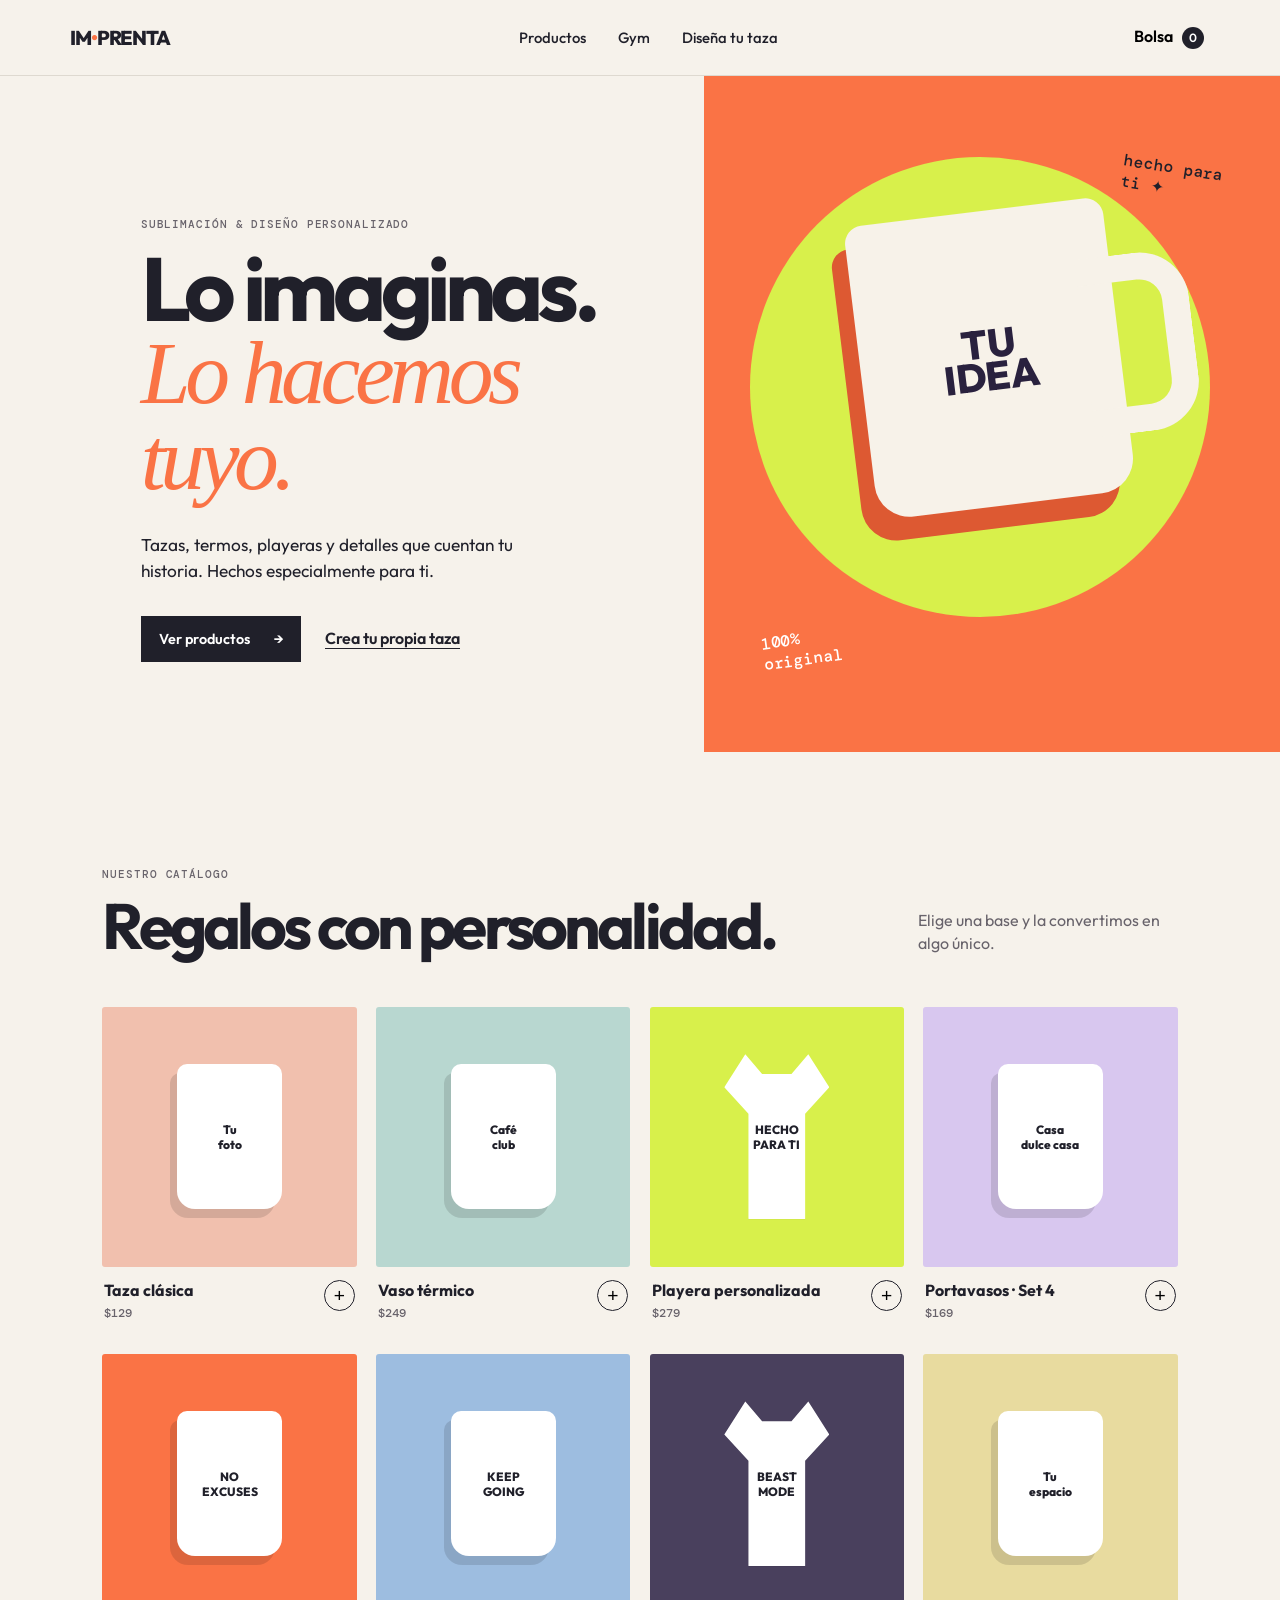
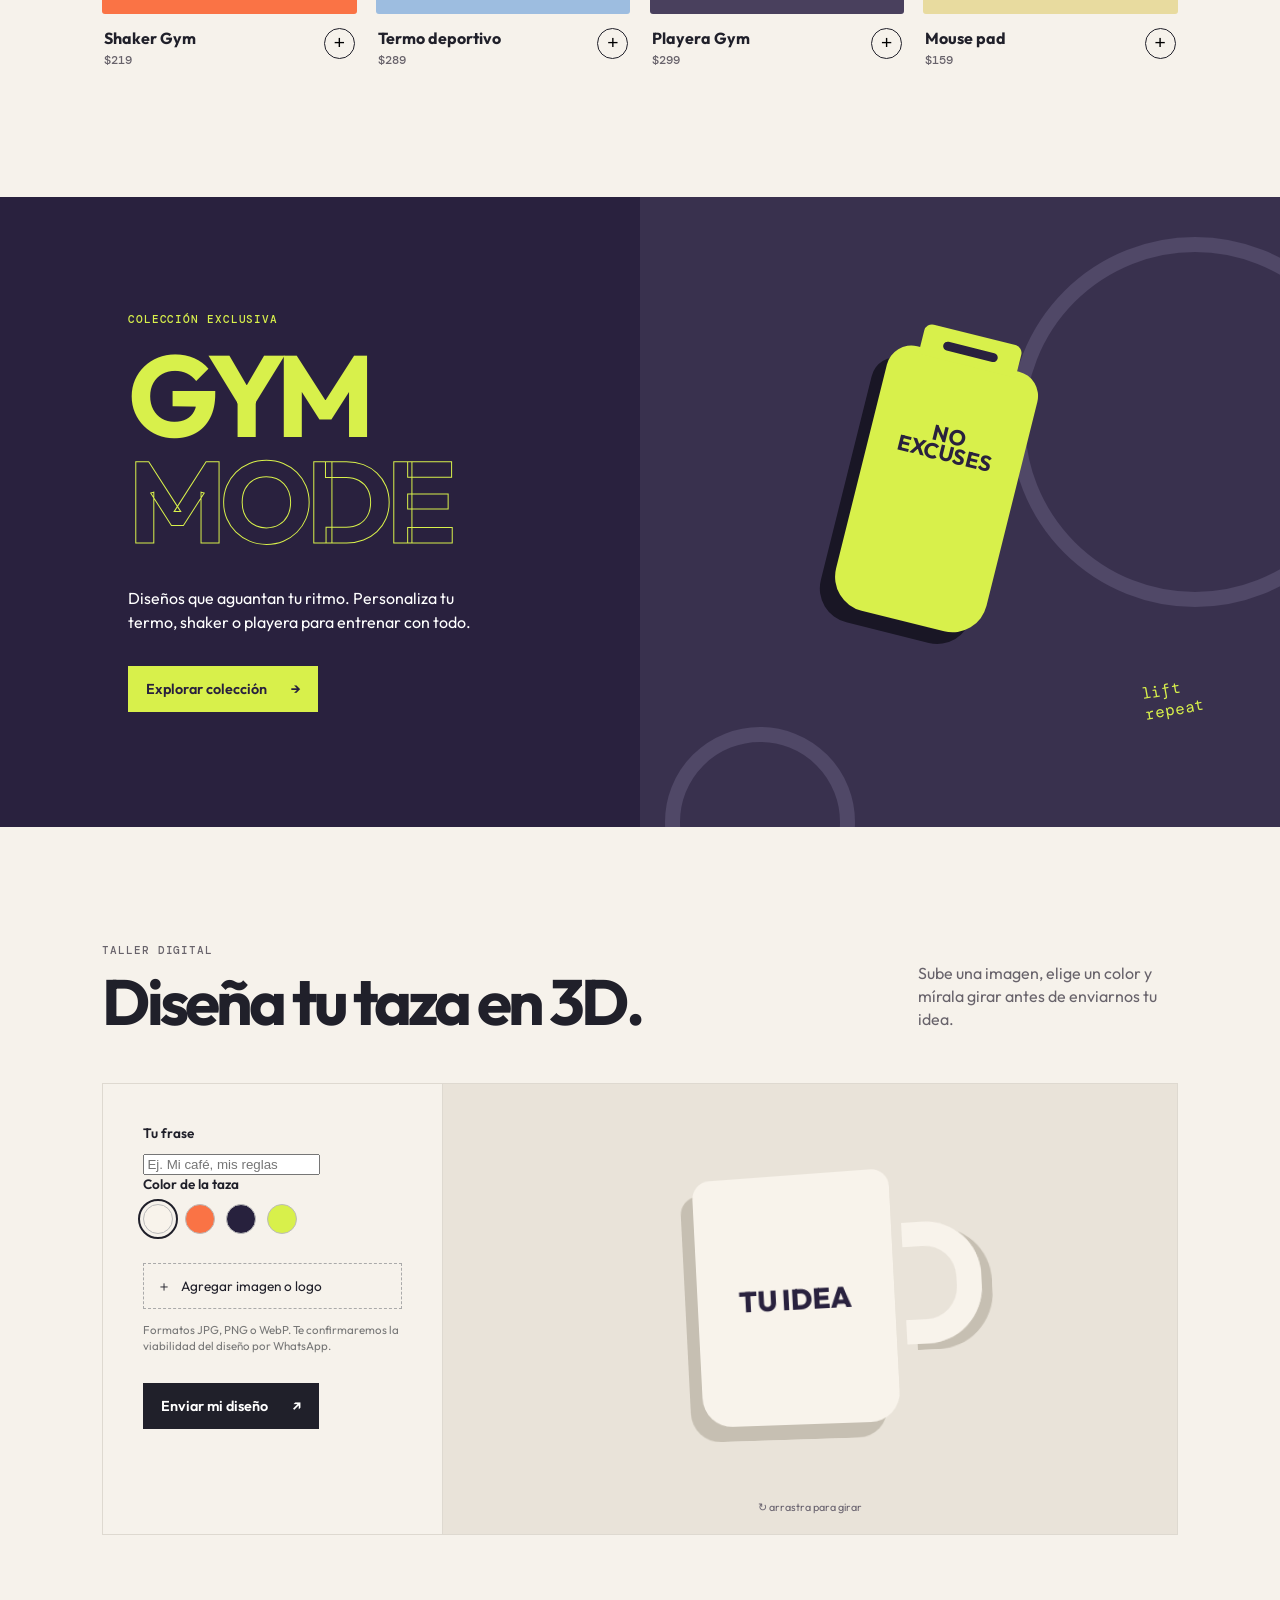
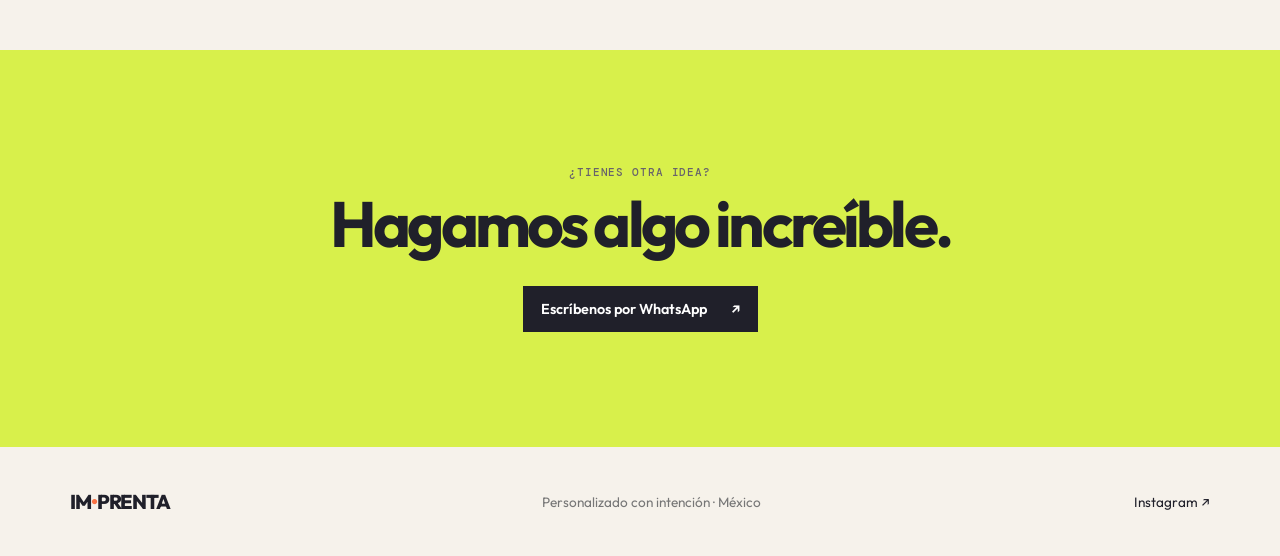
==== index.html @ d90affca "feat: crear sitio inicial de imprenta" ====
<!doctype html>
<html lang="es-MX">
<head>
  <meta charset="UTF-8" />
  <meta name="viewport" content="width=device-width, initial-scale=1.0" />
  <meta name="description" content="Productos personalizados de sublimación y línea Gym." />
  <title>IM•PRENTA | Hazlo tuyo</title>
  <link rel="preconnect" href="https://fonts.googleapis.com" />
  <link rel="preconnect" href="https://fonts.gstatic.com" crossorigin />
  <link href="https://fonts.googleapis.com/css2?family=DM+Mono:wght@400;500&family=Outfit:wght@400;500;600;700;800&display=swap" rel="stylesheet" />
  <link rel="stylesheet" href="styles.css" />
  <style>
    .studio{display:grid;grid-template-columns:340px 1fr;border:1px solid #ded9d0;min-height:450px}.controls{padding:2.5rem;border-right:1px solid #ded9d0}.field-label{display:block;font-size:.85rem;font-weight:600;margin:0 0 .7rem}.controls input[type=text]{width:100%;padding:.8rem;border:1px solid #ded9d0;background:#fff;font:inherit;margin-bottom:1.8rem}.swatches{display:flex;gap:.7rem;margin-bottom:1.8rem}.swatch{width:30px;height:30px;border-radius:50%;background:var(--swatch);border:1px solid #bbb;cursor:pointer}.swatch.selected{outline:2px solid #20202a;outline-offset:3px}.upload{display:flex;align-items:center;gap:.6rem;border:1px dashed #aaa;padding:.8rem;font-size:.85rem;cursor:pointer;margin-bottom:.8rem}.upload input{display:none}.tiny{font-size:.72rem;line-height:1.4;color:#777;margin:0 0 1.8rem}.preview-wrap{background:#e9e3d9;position:relative;min-height:450px;display:grid;place-items:center}.rotate-hint{position:absolute;bottom:20px;font-size:.68rem;color:#6a6470}.stage{width:100%;height:100%;display:grid;place-items:center;perspective:900px;cursor:grab}.mug-3d{width:230px;height:270px;position:relative;transform-style:preserve-3d;transition:transform .15s}.mug-face{width:200px;height:250px;border-radius:18px 18px 30px 30px;background:#f8f3eb;box-shadow:-13px 15px 0 #c6bfb2;display:grid;place-items:center;overflow:hidden;position:relative;z-index:1}.mug-face span{font-size:1.8rem;font-weight:800;text-align:center;max-width:150px;overflow-wrap:anywhere;color:#29213e;line-height:.9}.mug-face img{width:100%;height:100%;object-fit:cover;display:none;position:absolute}.mug-handle{position:absolute;width:75px;height:120px;border:24px solid #f8f3eb;border-left:0;border-radius:0 55px 55px 0;right:-55px;top:55px;box-shadow:10px 6px 0 #c6bfb2}.cta{text-align:center;background:#d8f04b;padding:9vw 2rem}.cta h2{margin-bottom:2rem}.cart-panel{position:fixed;z-index:10;right:0;top:0;width:min(420px,100%);height:100vh;background:#fff;padding:1.5rem;transform:translateX(100%);transition:transform .3s;display:flex;flex-direction:column}.cart-panel.open{transform:translateX(0)}.cart-head{display:flex;justify-content:space-between;align-items:center;border-bottom:1px solid #ded9d0;padding-bottom:1rem}.cart-head h2{font-size:2rem}.cart-head button,.remove{border:0;background:none;font-size:1.5rem;cursor:pointer}.cart-items{flex:1;overflow:auto;padding:1rem 0}.cart-item{display:grid;grid-template-columns:55px 1fr auto;gap:.8rem;padding:.8rem 0;border-bottom:1px solid #ded9d0;align-items:center}.cart-thumb{width:55px;height:55px}.cart-item h3,.cart-item p{margin:0}.cart-item h3{font-size:.95rem}.cart-item p{font-size:.8rem}.cart-footer{border-top:1px solid #ded9d0;padding-top:1rem}.cart-footer>div{display:flex;justify-content:space-between;margin-bottom:1rem}.cart-footer .button{width:100%}.overlay{opacity:0;visibility:hidden;position:fixed;inset:0;background:#20202a66;z-index:9;transition:.3s}.overlay.open{opacity:1;visibility:visible}footer{display:flex;justify-content:space-between;align-items:center;padding:2rem 5.5vw;font-size:.85rem}footer p{color:#777}@media(max-width:760px){nav{display:none}.hero,.gym{grid-template-columns:1fr}.hero-copy{padding:5rem 8vw}.hero-art{min-height:380px}.hero-mug{transform:scale(.8) rotate(-7deg);left:22%;top:8%}.section{padding:5rem 6vw}.section-head{display:block}.section-head>p{margin-top:1rem}.product-grid{grid-template-columns:repeat(2,1fr);gap:1rem}.product-image{height:180px}.gym-copy{padding:5rem 10vw}.gym-art{min-height:360px}.studio{grid-template-columns:1fr}.controls{border-right:0;border-bottom:1px solid #ded9d0;padding:2rem}.preview-wrap{min-height:400px}footer{flex-wrap:wrap;gap:1rem}.hero-actions{align-items:flex-start;flex-direction:column}}
  </style>
</head>
<body>
  <header class="topbar">
    <a href="#inicio" class="brand">IM<span>•</span>PRENTA</a>
    <nav aria-label="Navegación principal"><a href="#productos">Productos</a><a href="#gym">Gym</a><a href="#disena">Diseña tu taza</a></nav>
    <button class="cart-button" id="open-cart" aria-label="Abrir carrito">Bolsa <span id="cart-count">0</span></button>
  </header>
  <main>
    <section class="hero" id="inicio">
      <div class="hero-copy"><p class="eyebrow">Sublimación &amp; diseño personalizado</p><h1>Lo imaginas.<br /><em>Lo hacemos tuyo.</em></h1><p class="lead">Tazas, termos, playeras y detalles que cuentan tu historia. Hechos especialmente para ti.</p><div class="hero-actions"><a class="button button-primary" href="#productos">Ver productos <span>→</span></a><a class="text-link" href="#disena">Crea tu propia taza</a></div></div>
      <div class="hero-art" aria-label="Taza personalizada color naranja"><div class="sun"></div><div class="hero-mug"><span>tu<br />idea</span></div><span class="scribble s1">hecho para<br />ti ✦</span><span class="scribble s2">100%<br />original</span></div>
    </section>
    <section class="products section" id="productos"><div class="section-head"><div><p class="eyebrow">Nuestro catálogo</p><h2>Regalos con personalidad.</h2></div><p>Elige una base y la convertimos en algo único.</p></div><div class="product-grid" id="product-grid"></div></section>
    <section class="gym" id="gym"><div class="gym-copy"><p class="eyebrow">Colección exclusiva</p><h2>GYM<br /><span>MODE</span></h2><p>Diseños que aguantan tu ritmo. Personaliza tu termo, shaker o playera para entrenar con todo.</p><a href="#productos" class="button button-light">Explorar colección <span>→</span></a></div><div class="gym-art"><div class="plate plate-one"></div><div class="plate plate-two"></div><div class="shaker"><b>NO<br />EXCUSES</b><i></i></div><span>lift<br />repeat</span></div></section>
    <section class="designer section" id="disena"><div class="section-head"><div><p class="eyebrow">Taller digital</p><h2>Diseña tu taza en 3D.</h2></div><p>Sube una imagen, elige un color y mírala girar antes de enviarnos tu idea.</p></div><div class="studio"><div class="controls"><label class="field-label" for="design-text">Tu frase</label><input id="design-text" maxlength="32" placeholder="Ej. Mi café, mis reglas" /><span class="field-label">Color de la taza</span><div class="swatches" id="swatches"><button class="swatch selected" data-color="#f8f3eb" style="--swatch:#f8f3eb" aria-label="Marfil"></button><button class="swatch" data-color="#fa7345" style="--swatch:#fa7345" aria-label="Naranja"></button><button class="swatch" data-color="#27213d" style="--swatch:#27213d" aria-label="Morado oscuro"></button><button class="swatch" data-color="#d8f04b" style="--swatch:#d8f04b" aria-label="Verde lima"></button></div><label class="upload" for="design-image"><span>＋</span> Agregar imagen o logo<input id="design-image" type="file" accept="image/*" /></label><p class="tiny">Formatos JPG, PNG o WebP. Te confirmaremos la viabilidad del diseño por WhatsApp.</p><button class="button button-primary" id="send-design">Enviar mi diseño <span>↗</span></button></div><div class="preview-wrap"><span class="rotate-hint">↻ arrastra para girar</span><div class="stage" id="stage"><div class="mug-3d" id="mug-3d"><div class="mug-face"><img id="uploaded-image" alt="Vista previa del diseño" /><span id="mug-text">TU IDEA</span></div><div class="mug-handle"></div></div></div></div></div></section>
    <section class="cta"><p class="eyebrow">¿Tienes otra idea?</p><h2>Hagamos algo increíble.</h2><a class="button button-primary" id="whatsapp-general" href="#">Escríbenos por WhatsApp <span>↗</span></a></section>
  </main>
  <aside class="cart-panel" id="cart-panel" aria-label="Tu bolsa" aria-hidden="true"><div class="cart-head"><h2>Tu bolsa</h2><button id="close-cart" aria-label="Cerrar">×</button></div><div id="cart-items" class="cart-items"><p class="empty-cart">Tu bolsa está esperando algo especial.</p></div><div class="cart-footer"><div><span>Total estimado</span><strong id="cart-total">$0</strong></div><button class="button button-primary" id="checkout">Continuar por WhatsApp <span>↗</span></button></div></aside><div class="overlay" id="overlay"></div>
  <footer><a href="#inicio" class="brand">IM<span>•</span>PRENTA</a><p>Personalizado con intención · México</p><a href="#" id="instagram">Instagram ↗</a></footer>
  <script src="app.js"></script>
</body>
</html>
---- styles.css ----
:root{--ink:#20202a;--cream:#f6f2eb;--orange:#fa7345;--lime:#d8f04b;--purple:#29213e;--line:#ded9d0}*{box-sizing:border-box}html{scroll-behavior:smooth}body{margin:0;background:var(--cream);color:var(--ink);font-family:Outfit,Arial,sans-serif}a{text-decoration:none;color:inherit}.topbar{height:76px;display:flex;align-items:center;justify-content:space-between;padding:0 5.5vw;border-bottom:1px solid var(--line)}.brand{font-weight:800;font-size:1.25rem;letter-spacing:-.06em}.brand span{color:var(--orange)}nav{display:flex;gap:2rem;font-size:.93rem;font-weight:500}.cart-button{font:inherit;border:0;background:none;cursor:pointer;font-weight:600}.cart-button span{margin-left:6px;background:var(--ink);color:#fff;border-radius:50%;display:inline-grid;place-items:center;width:22px;height:22px;font-size:.75rem}.hero{min-height:650px;display:grid;grid-template-columns:1.1fr .9fr;overflow:hidden}.hero-copy{padding:11vw 8vw 7vw 11vw}.eyebrow{font:500 .7rem 'DM Mono',monospace;letter-spacing:.08em;text-transform:uppercase;margin:0 0 1rem;color:#68636b}h1,h2{letter-spacing:-.06em;line-height:.92;margin:0}h1{font-size:clamp(3.7rem,7vw,7.7rem)}h1 em{font-family:Georgia,serif;font-weight:400;color:var(--orange)}.lead{font-size:1.08rem;line-height:1.5;max-width:410px;margin:2rem 0}.hero-actions{display:flex;align-items:center;gap:1.5rem}.button{border:0;display:inline-flex;justify-content:center;align-items:center;gap:1.5rem;padding:14px 18px;font:600 .9rem Outfit,sans-serif;cursor:pointer;transition:transform .2s}.button:hover{transform:translateY(-2px)}.button-primary{background:var(--ink);color:#fff}.text-link{font-weight:600;border-bottom:1px solid}.hero-art{background:var(--orange);position:relative;min-height:550px;overflow:hidden}.sun{background:var(--lime);width:460px;height:460px;border-radius:50%;position:absolute;left:8%;top:12%}.hero-mug{position:absolute;width:260px;height:295px;background:#f7f2e9;border-radius:18px 18px 35px 35px;top:20%;left:27%;box-shadow:-16px 22px 0 #dd5932;display:grid;place-items:center;transform:rotate(-7deg)}.hero-mug:after{content:"";position:absolute;width:83px;height:125px;border:27px solid #f7f2e9;border-left:0;border-radius:0 50px 50px 0;right:-75px;top:60px}.hero-mug span{font-size:2.5rem;font-weight:800;line-height:.8;text-transform:uppercase;text-align:center;color:var(--purple);z-index:1}.scribble{position:absolute;font:500 1rem 'DM Mono',monospace}.s1{top:12%;right:10%;transform:rotate(9deg)}.s2{bottom:12%;left:10%;color:#fff;transform:rotate(-8deg)}.section{padding:9vw 8vw}.section-head{display:flex;justify-content:space-between;gap:3rem;align-items:flex-end;margin-bottom:3.2rem}.section-head h2,.cta h2{font-size:clamp(2.8rem,5vw,5.5rem)}.section-head>p{max-width:260px;line-height:1.45;margin:0;color:#68636b}.product-grid{display:grid;grid-template-columns:repeat(4,1fr);gap:1.2rem}.product-image{height:260px;border-radius:3px;display:grid;place-items:center;overflow:hidden}.product-object{width:105px;height:145px;background:#fff;border-radius:10px 10px 18px 18px;box-shadow:-7px 9px 0 rgba(0,0,0,.12);display:grid;place-items:center;color:var(--ink);font-size:.75rem;text-align:center;font-weight:800}.shirt{clip-path:polygon(20% 0,36% 12%,64% 12%,80% 0,100% 20%,77% 36%,77% 100%,23% 100%,23% 36%,0 20%);height:165px;border-radius:0}.product-info{padding:.85rem 2px;display:grid;grid-template-columns:1fr auto;gap:.3rem}.product-info h3,.product-info p{margin:0}.product-info h3{font-size:1rem}.product-info p{font:500 .75rem 'DM Mono',monospace;color:#68636b}.add-product{grid-column:2;grid-row:1/3;border:1px solid var(--ink);border-radius:50%;background:transparent;width:31px;height:31px;font-size:1.2rem;cursor:pointer}.gym{background:var(--purple);color:#fff;min-height:520px;display:grid;grid-template-columns:1fr 1fr;overflow:hidden}.gym-copy{padding:9vw 10vw}.gym .eyebrow{color:var(--lime)}.gym h2{font-size:clamp(4.5rem,9vw,9rem);color:var(--lime)}.gym h2 span{-webkit-text-stroke:1px var(--lime);color:transparent}.gym-copy>p:not(.eyebrow){max-width:350px;line-height:1.5;margin:2rem 0}.button-light{background:var(--lime);color:var(--purple)}.gym-art{position:relative;background:#39314e;overflow:hidden}.plate{border:15px solid #504867;border-radius:50%;position:absolute}.plate-one{width:370px;height:370px;right:-100px;top:40px}.plate-two{width:190px;height:190px;left:25px;bottom:-90px}.shaker{position:absolute;width:155px;height:270px;background:var(--lime);left:34%;top:25%;border-radius:25px 25px 35px 35px;transform:rotate(14deg);box-shadow:-12px 15px #191625;padding-top:70px;text-align:center;color:var(--purple);font-size:1.35rem;line-height:.85}.shaker:before{content:"";position:absolute;width:100px;height:32px;border-radius:8px 8px 0 0;background:var(--lime);top:-25px;left:28px}.shaker i{position:absolute;width:56px;height:9px;border-radius:20px;background:var(--purple);top:-12px;left:50px}.gym-art>span{position:absolute;right:12%;bottom:17%;font:1rem 'DM Mono',monospace;color:var(--lime);transform:rotate(-10deg)}
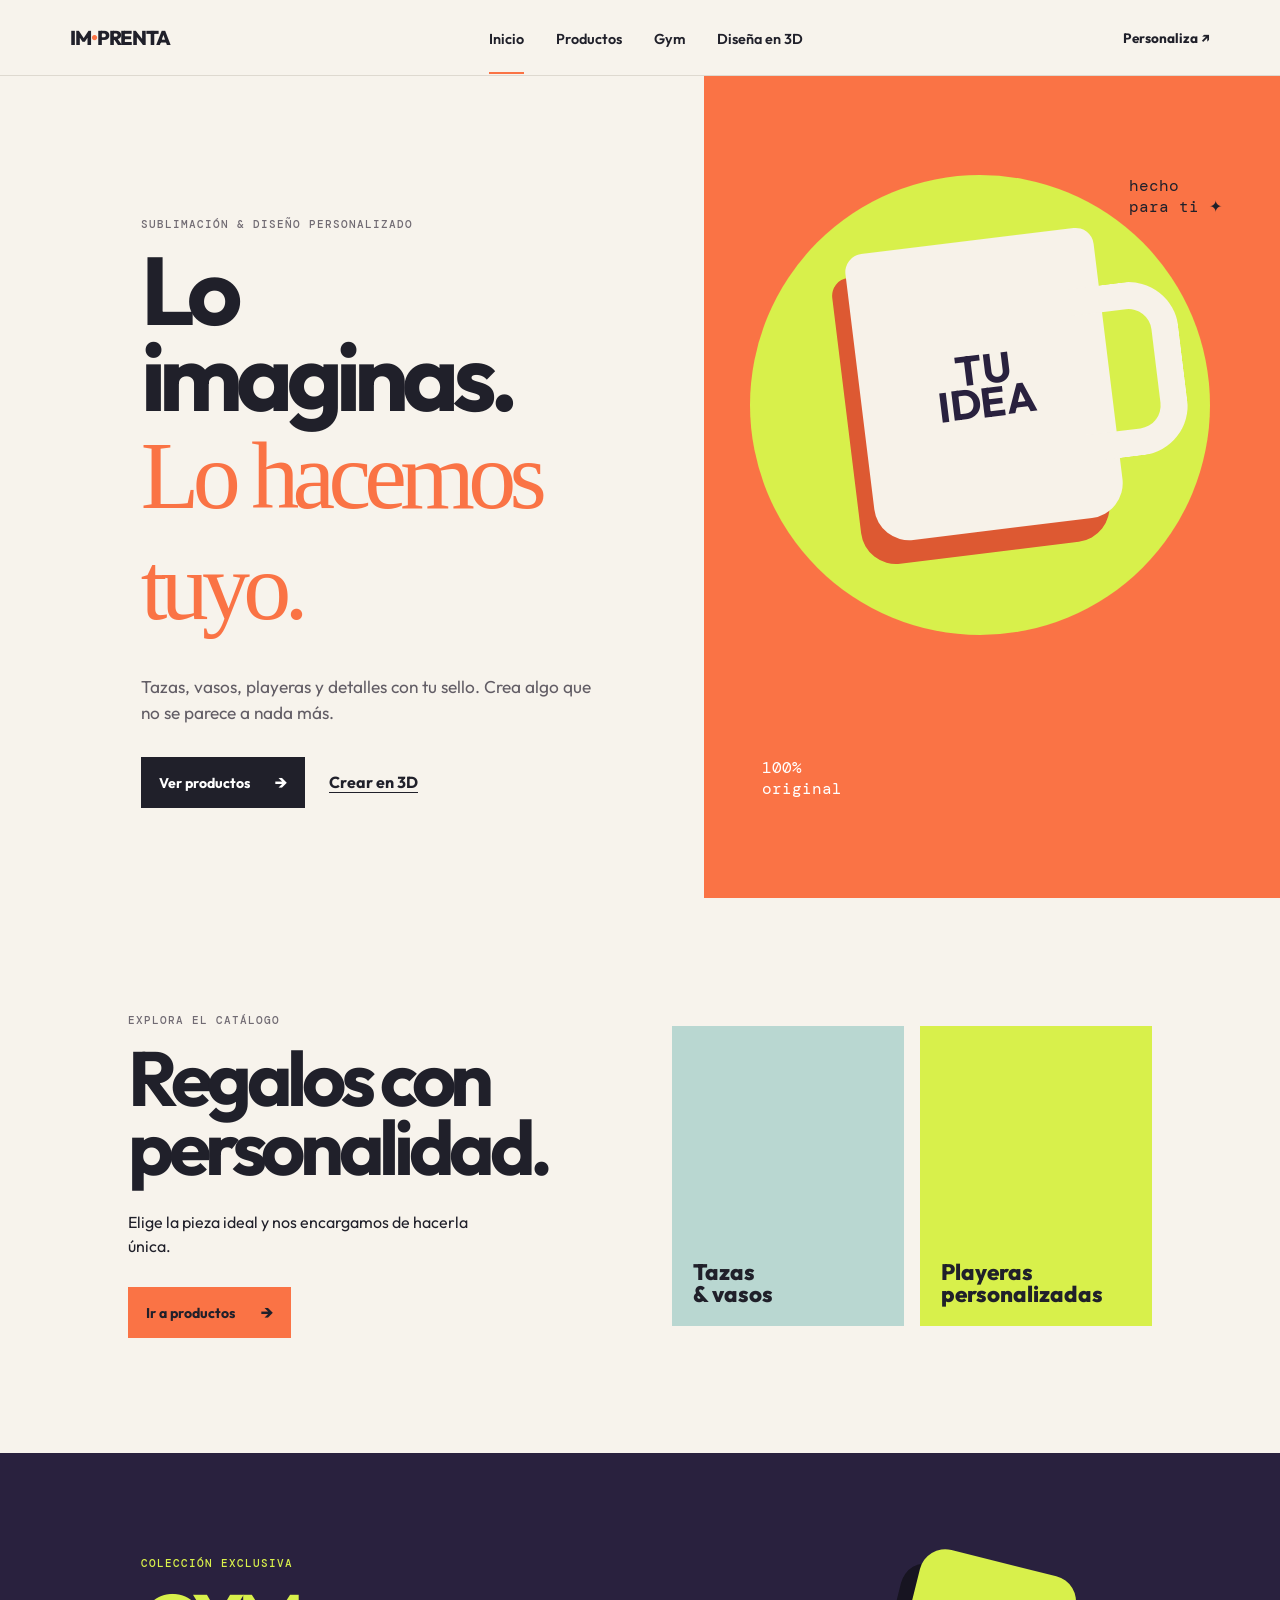
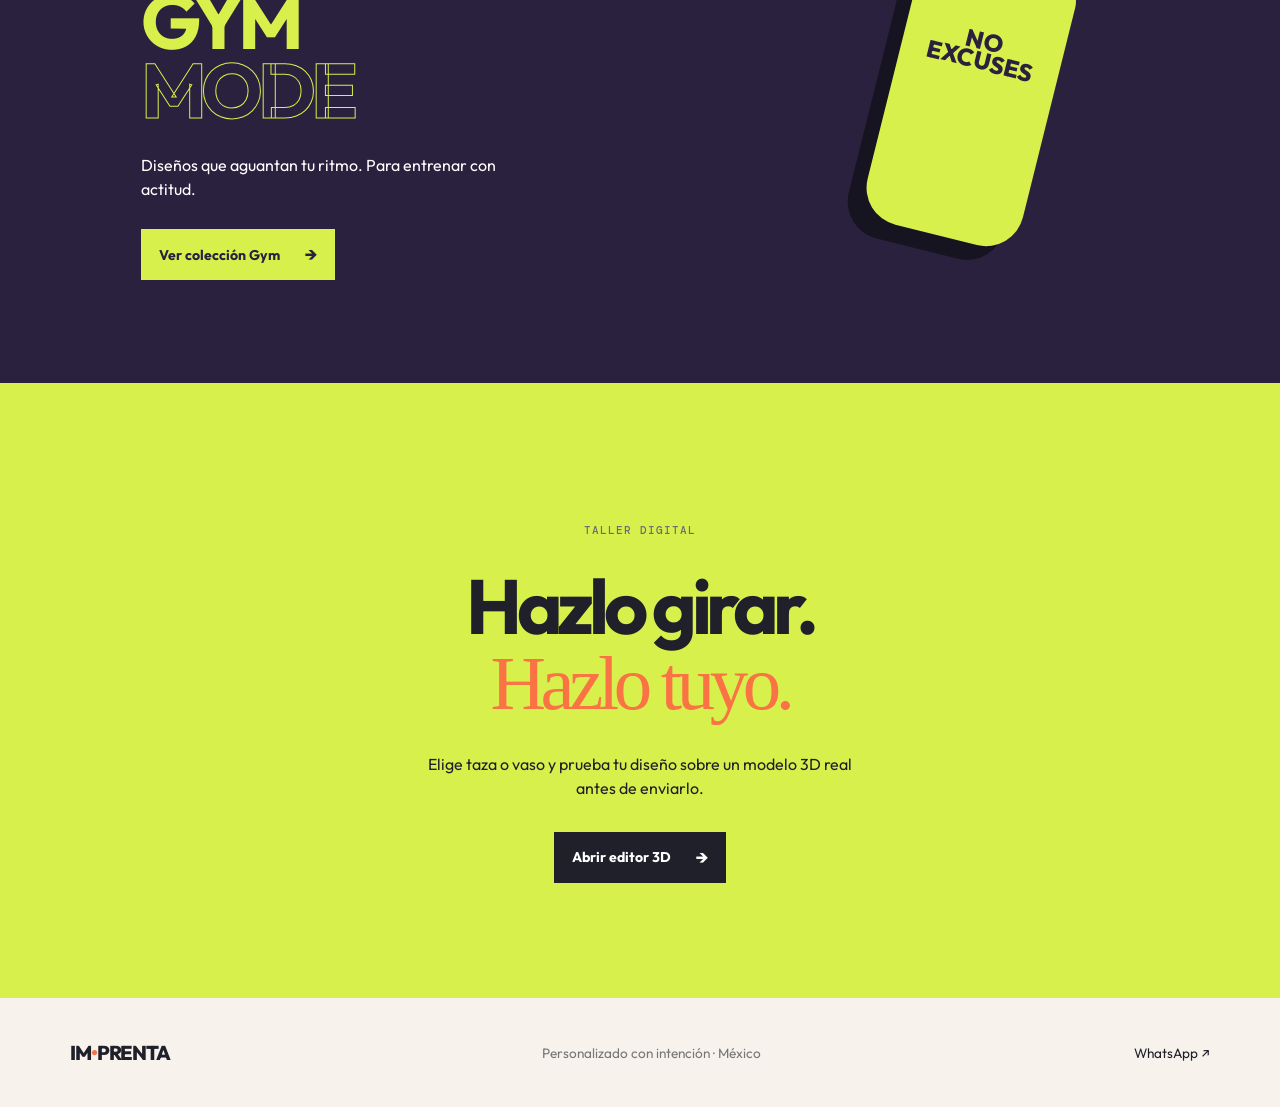
==== commit 25c1f237: "feat: separar secciones y agregar editor 3d" ====
--- a/index.html
+++ b/index.html
@@ -1,36 +1,21 @@
 <!doctype html>
 <html lang="es-MX">
 <head>
-  <meta charset="UTF-8" />
-  <meta name="viewport" content="width=device-width, initial-scale=1.0" />
-  <meta name="description" content="Productos personalizados de sublimación y línea Gym." />
-  <title>IM•PRENTA | Hazlo tuyo</title>
-  <link rel="preconnect" href="https://fonts.googleapis.com" />
-  <link rel="preconnect" href="https://fonts.gstatic.com" crossorigin />
-  <link href="https://fonts.googleapis.com/css2?family=DM+Mono:wght@400;500&family=Outfit:wght@400;500;600;700;800&display=swap" rel="stylesheet" />
-  <link rel="stylesheet" href="styles.css" />
-  <style>
-    .studio{display:grid;grid-template-columns:340px 1fr;border:1px solid #ded9d0;min-height:450px}.controls{padding:2.5rem;border-right:1px solid #ded9d0}.field-label{display:block;font-size:.85rem;font-weight:600;margin:0 0 .7rem}.controls input[type=text]{width:100%;padding:.8rem;border:1px solid #ded9d0;background:#fff;font:inherit;margin-bottom:1.8rem}.swatches{display:flex;gap:.7rem;margin-bottom:1.8rem}.swatch{width:30px;height:30px;border-radius:50%;background:var(--swatch);border:1px solid #bbb;cursor:pointer}.swatch.selected{outline:2px solid #20202a;outline-offset:3px}.upload{display:flex;align-items:center;gap:.6rem;border:1px dashed #aaa;padding:.8rem;font-size:.85rem;cursor:pointer;margin-bottom:.8rem}.upload input{display:none}.tiny{font-size:.72rem;line-height:1.4;color:#777;margin:0 0 1.8rem}.preview-wrap{background:#e9e3d9;position:relative;min-height:450px;display:grid;place-items:center}.rotate-hint{position:absolute;bottom:20px;font-size:.68rem;color:#6a6470}.stage{width:100%;height:100%;display:grid;place-items:center;perspective:900px;cursor:grab}.mug-3d{width:230px;height:270px;position:relative;transform-style:preserve-3d;transition:transform .15s}.mug-face{width:200px;height:250px;border-radius:18px 18px 30px 30px;background:#f8f3eb;box-shadow:-13px 15px 0 #c6bfb2;display:grid;place-items:center;overflow:hidden;position:relative;z-index:1}.mug-face span{font-size:1.8rem;font-weight:800;text-align:center;max-width:150px;overflow-wrap:anywhere;color:#29213e;line-height:.9}.mug-face img{width:100%;height:100%;object-fit:cover;display:none;position:absolute}.mug-handle{position:absolute;width:75px;height:120px;border:24px solid #f8f3eb;border-left:0;border-radius:0 55px 55px 0;right:-55px;top:55px;box-shadow:10px 6px 0 #c6bfb2}.cta{text-align:center;background:#d8f04b;padding:9vw 2rem}.cta h2{margin-bottom:2rem}.cart-panel{position:fixed;z-index:10;right:0;top:0;width:min(420px,100%);height:100vh;background:#fff;padding:1.5rem;transform:translateX(100%);transition:transform .3s;display:flex;flex-direction:column}.cart-panel.open{transform:translateX(0)}.cart-head{display:flex;justify-content:space-between;align-items:center;border-bottom:1px solid #ded9d0;padding-bottom:1rem}.cart-head h2{font-size:2rem}.cart-head button,.remove{border:0;background:none;font-size:1.5rem;cursor:pointer}.cart-items{flex:1;overflow:auto;padding:1rem 0}.cart-item{display:grid;grid-template-columns:55px 1fr auto;gap:.8rem;padding:.8rem 0;border-bottom:1px solid #ded9d0;align-items:center}.cart-thumb{width:55px;height:55px}.cart-item h3,.cart-item p{margin:0}.cart-item h3{font-size:.95rem}.cart-item p{font-size:.8rem}.cart-footer{border-top:1px solid #ded9d0;padding-top:1rem}.cart-footer>div{display:flex;justify-content:space-between;margin-bottom:1rem}.cart-footer .button{width:100%}.overlay{opacity:0;visibility:hidden;position:fixed;inset:0;background:#20202a66;z-index:9;transition:.3s}.overlay.open{opacity:1;visibility:visible}footer{display:flex;justify-content:space-between;align-items:center;padding:2rem 5.5vw;font-size:.85rem}footer p{color:#777}@media(max-width:760px){nav{display:none}.hero,.gym{grid-template-columns:1fr}.hero-copy{padding:5rem 8vw}.hero-art{min-height:380px}.hero-mug{transform:scale(.8) rotate(-7deg);left:22%;top:8%}.section{padding:5rem 6vw}.section-head{display:block}.section-head>p{margin-top:1rem}.product-grid{grid-template-columns:repeat(2,1fr);gap:1rem}.product-image{height:180px}.gym-copy{padding:5rem 10vw}.gym-art{min-height:360px}.studio{grid-template-columns:1fr}.controls{border-right:0;border-bottom:1px solid #ded9d0;padding:2rem}.preview-wrap{min-height:400px}footer{flex-wrap:wrap;gap:1rem}.hero-actions{align-items:flex-start;flex-direction:column}}
-  </style>
+  <meta charset="UTF-8"><meta name="viewport" content="width=device-width, initial-scale=1.0">
+  <title>IM•PRENTA | Personalizados</title>
+  <link rel="preconnect" href="https://fonts.googleapis.com"><link rel="preconnect" href="https://fonts.gstatic.com" crossorigin>
+  <link href="https://fonts.googleapis.com/css2?family=DM+Mono:wght@400;500&family=Outfit:wght@400;500;600;700;800&display=swap" rel="stylesheet">
+  <link rel="stylesheet" href="pages.css">
 </head>
 <body>
-  <header class="topbar">
-    <a href="#inicio" class="brand">IM<span>•</span>PRENTA</a>
-    <nav aria-label="Navegación principal"><a href="#productos">Productos</a><a href="#gym">Gym</a><a href="#disena">Diseña tu taza</a></nav>
-    <button class="cart-button" id="open-cart" aria-label="Abrir carrito">Bolsa <span id="cart-count">0</span></button>
-  </header>
+  <header class="site-header"><a class="brand" href="index.html">IM<span>•</span>PRENTA</a><button class="menu-toggle" aria-label="Abrir menú">☰</button><nav><a class="active" href="index.html">Inicio</a><a href="productos.html">Productos</a><a href="gym.html">Gym</a><a href="disenador.html">Diseña en 3D</a></nav><a class="header-cta" href="disenador.html">Personaliza ↗</a></header>
   <main>
-    <section class="hero" id="inicio">
-      <div class="hero-copy"><p class="eyebrow">Sublimación &amp; diseño personalizado</p><h1>Lo imaginas.<br /><em>Lo hacemos tuyo.</em></h1><p class="lead">Tazas, termos, playeras y detalles que cuentan tu historia. Hechos especialmente para ti.</p><div class="hero-actions"><a class="button button-primary" href="#productos">Ver productos <span>→</span></a><a class="text-link" href="#disena">Crea tu propia taza</a></div></div>
-      <div class="hero-art" aria-label="Taza personalizada color naranja"><div class="sun"></div><div class="hero-mug"><span>tu<br />idea</span></div><span class="scribble s1">hecho para<br />ti ✦</span><span class="scribble s2">100%<br />original</span></div>
-    </section>
-    <section class="products section" id="productos"><div class="section-head"><div><p class="eyebrow">Nuestro catálogo</p><h2>Regalos con personalidad.</h2></div><p>Elige una base y la convertimos en algo único.</p></div><div class="product-grid" id="product-grid"></div></section>
-    <section class="gym" id="gym"><div class="gym-copy"><p class="eyebrow">Colección exclusiva</p><h2>GYM<br /><span>MODE</span></h2><p>Diseños que aguantan tu ritmo. Personaliza tu termo, shaker o playera para entrenar con todo.</p><a href="#productos" class="button button-light">Explorar colección <span>→</span></a></div><div class="gym-art"><div class="plate plate-one"></div><div class="plate plate-two"></div><div class="shaker"><b>NO<br />EXCUSES</b><i></i></div><span>lift<br />repeat</span></div></section>
-    <section class="designer section" id="disena"><div class="section-head"><div><p class="eyebrow">Taller digital</p><h2>Diseña tu taza en 3D.</h2></div><p>Sube una imagen, elige un color y mírala girar antes de enviarnos tu idea.</p></div><div class="studio"><div class="controls"><label class="field-label" for="design-text">Tu frase</label><input id="design-text" maxlength="32" placeholder="Ej. Mi café, mis reglas" /><span class="field-label">Color de la taza</span><div class="swatches" id="swatches"><button class="swatch selected" data-color="#f8f3eb" style="--swatch:#f8f3eb" aria-label="Marfil"></button><button class="swatch" data-color="#fa7345" style="--swatch:#fa7345" aria-label="Naranja"></button><button class="swatch" data-color="#27213d" style="--swatch:#27213d" aria-label="Morado oscuro"></button><button class="swatch" data-color="#d8f04b" style="--swatch:#d8f04b" aria-label="Verde lima"></button></div><label class="upload" for="design-image"><span>＋</span> Agregar imagen o logo<input id="design-image" type="file" accept="image/*" /></label><p class="tiny">Formatos JPG, PNG o WebP. Te confirmaremos la viabilidad del diseño por WhatsApp.</p><button class="button button-primary" id="send-design">Enviar mi diseño <span>↗</span></button></div><div class="preview-wrap"><span class="rotate-hint">↻ arrastra para girar</span><div class="stage" id="stage"><div class="mug-3d" id="mug-3d"><div class="mug-face"><img id="uploaded-image" alt="Vista previa del diseño" /><span id="mug-text">TU IDEA</span></div><div class="mug-handle"></div></div></div></div></div></section>
-    <section class="cta"><p class="eyebrow">¿Tienes otra idea?</p><h2>Hagamos algo increíble.</h2><a class="button button-primary" id="whatsapp-general" href="#">Escríbenos por WhatsApp <span>↗</span></a></section>
+    <section class="home-hero"><div><p class="eyebrow">Sublimación &amp; diseño personalizado</p><h1>Lo imaginas.<br><i>Lo hacemos tuyo.</i></h1><p class="intro">Tazas, vasos, playeras y detalles con tu sello. Crea algo que no se parece a nada más.</p><div class="actions"><a class="btn dark" href="productos.html">Ver productos <b>→</b></a><a class="link" href="disenador.html">Crear en 3D</a></div></div><div class="hero-visual"><div class="halo"></div><div class="hero-cup"><strong>tu<br>idea</strong></div><span class="note n1">hecho<br>para ti ✦</span><span class="note n2">100%<br>original</span></div></section>
+    <section class="split-section"><div><p class="eyebrow">Explora el catálogo</p><h2>Regalos con<br>personalidad.</h2><p>Elige la pieza ideal y nos encargamos de hacerla única.</p><a class="btn orange" href="productos.html">Ir a productos <b>→</b></a></div><div class="tile-grid"><a href="productos.html#tazas" class="tile mug-tile"><span>Tazas<br>&amp; vasos</span></a><a href="productos.html#ropa" class="tile shirt-tile"><span>Playeras<br>personalizadas</span></a></div></section>
+    <section class="gym-promo"><div><p class="eyebrow">Colección exclusiva</p><h2>GYM<br><span>MODE</span></h2><p>Diseños que aguantan tu ritmo. Para entrenar con actitud.</p><a class="btn lime" href="gym.html">Ver colección Gym <b>→</b></a></div><div class="promo-shaker">NO<br>EXCUSES</div></section>
+    <section class="design-promo"><p class="eyebrow">Taller digital</p><h2>Hazlo girar.<br><i>Hazlo tuyo.</i></h2><p>Elige taza o vaso y prueba tu diseño sobre un modelo 3D real antes de enviarlo.</p><a class="btn dark" href="disenador.html">Abrir editor 3D <b>→</b></a></section>
   </main>
-  <aside class="cart-panel" id="cart-panel" aria-label="Tu bolsa" aria-hidden="true"><div class="cart-head"><h2>Tu bolsa</h2><button id="close-cart" aria-label="Cerrar">×</button></div><div id="cart-items" class="cart-items"><p class="empty-cart">Tu bolsa está esperando algo especial.</p></div><div class="cart-footer"><div><span>Total estimado</span><strong id="cart-total">$0</strong></div><button class="button button-primary" id="checkout">Continuar por WhatsApp <span>↗</span></button></div></aside><div class="overlay" id="overlay"></div>
-  <footer><a href="#inicio" class="brand">IM<span>•</span>PRENTA</a><p>Personalizado con intención · México</p><a href="#" id="instagram">Instagram ↗</a></footer>
-  <script src="app.js"></script>
+  <footer><a class="brand" href="index.html">IM<span>•</span>PRENTA</a><p>Personalizado con intención · México</p><a href="https://wa.me/5210000000000" target="_blank">WhatsApp ↗</a></footer>
+  <script src="site.js"></script>
 </body>
 </html>
--- a/pages.css
+++ b/pages.css
@@ -0,0 +1 @@
+:root{--ink:#20202a;--cream:#f7f3ec;--orange:#fa7345;--lime:#d8f04b;--purple:#29213e;--line:#ded9d0}*{box-sizing:border-box}html{scroll-behavior:smooth}body{margin:0;background:var(--cream);color:var(--ink);font-family:Outfit,Arial,sans-serif}a{text-decoration:none;color:inherit}.site-header{height:76px;display:flex;align-items:center;justify-content:space-between;padding:0 5.5vw;border-bottom:1px solid var(--line);position:relative;background:var(--cream);z-index:5}.brand{font-weight:800;font-size:1.25rem;letter-spacing:-.06em}.brand span{color:var(--orange)}nav{display:flex;gap:2rem;font-size:.9rem;font-weight:600}nav a{padding:28px 0 24px;border-bottom:2px solid transparent}nav a.active,nav a:hover{border-color:var(--orange)}.header-cta{font-size:.85rem;font-weight:700}.menu-toggle{display:none;border:0;background:none;font-size:1.3rem}.eyebrow{font:500 .7rem 'DM Mono',monospace;letter-spacing:.09em;text-transform:uppercase;color:#716b73;margin:0 0 1rem}h1,h2{line-height:.9;letter-spacing:-.07em;margin:0}h1{font-size:clamp(3.6rem,7.5vw,8rem)}h1 i,h2 i{font:400 1em Georgia,serif;color:var(--orange)}.intro{font-size:1.08rem;line-height:1.5;max-width:460px;color:#625d65}.btn{display:inline-flex;align-items:center;gap:1.6rem;padding:14px 18px;border:0;font:700 .88rem Outfit,sans-serif;cursor:pointer}.btn b{font-size:1.15rem}.dark{background:var(--ink);color:white}.orange{background:var(--orange);color:var(--ink)}.lime{background:var(--lime);color:var(--purple)}.link{font-weight:700;border-bottom:1px solid}.home-hero{min-height:650px;display:grid;grid-template-columns:1.1fr .9fr}.home-hero>div:first-child{padding:11vw 8vw 7vw 11vw}.home-hero .intro{margin:2rem 0}.actions{display:flex;align-items:center;gap:1.5rem}.hero-visual{background:var(--orange);position:relative;overflow:hidden}.halo{position:absolute;width:460px;height:460px;background:var(--lime);border-radius:50%;top:12%;left:8%}.hero-cup{position:absolute;left:27%;top:20%;width:250px;height:290px;background:#f7f2e9;border-radius:18px 18px 35px 35px;box-shadow:-16px 22px #dd5932;display:grid;place-items:center;transform:rotate(-7deg)}.hero-cup:after{content:"";position:absolute;right:-74px;top:60px;width:78px;height:120px;border:27px solid #f7f2e9;border-left:0;border-radius:0 50px 50px 0}.hero-cup strong{font-size:2.6rem;line-height:.8;text-align:center;text-transform:uppercase;color:var(--purple);z-index:1}.note{position:absolute;font:1rem 'DM Mono',monospace}.n1{right:10%;top:12%}.n2{left:10%;bottom:12%;color:#fff}.split-section{padding:9vw 10vw;display:grid;grid-template-columns:1fr 1fr;gap:4rem;align-items:center}.split-section h2,.gym-promo h2,.gym-cta h2{font-size:clamp(3.3rem,6vw,6rem)}.split-section p:not(.eyebrow),.gym-promo p:not(.eyebrow){line-height:1.5;max-width:360px;margin:1.8rem 0}.tile-grid{display:grid;grid-template-columns:1fr 1fr;gap:1rem}.tile{min-height:300px;padding:1.3rem;display:flex;align-items:flex-end;font-size:1.4rem;font-weight:800;line-height:.95}.mug-tile{background:#b9d7d1}.shirt-tile{background:#d8f04b}.gym-promo{background:var(--purple);color:#fff;min-height:510px;padding:8vw 11vw;display:flex;position:relative;overflow:hidden}.gym-promo .eyebrow{color:var(--lime)}.gym-promo h2{color:var(--lime)}.gym-promo h2 span,.gym-hero h1 span{-webkit-text-stroke:1px var(--lime);color:transparent}.promo-shaker{position:absolute;right:18%;top:20%;width:160px;height:280px;padding-top:70px;text-align:center;color:var(--purple);font-weight:800;font-size:1.5rem;line-height:.85;background:var(--lime);border-radius:26px 26px 38px 38px;transform:rotate(14deg);box-shadow:-15px 18px #171421}.design-promo{text-align:center;background:var(--lime);padding:9vw 2rem}.design-promo h2{font-size:clamp(3rem,6vw,6rem)}.design-promo p{max-width:440px;margin:1.5rem auto 2rem;line-height:1.5}.page{padding:8vw 10vw}.page-title{margin-bottom:2rem}.catalog-section{margin-top:6rem}.catalog-section h2,.gym-catalog h2{font-size:clamp(2.5rem,4vw,4.5rem);margin-bottom:2rem}.catalog-grid,.gym-grid{display:grid;grid-template-columns:repeat(4,1fr);gap:1.2rem}.card-art{height:245px;display:grid;place-items:center}.card-object{width:105px;height:145px;background:#fff;border-radius:10px 10px 18px 18px;box-shadow:-7px 9px #0002;display:grid;place-items:center;text-align:center;font-size:.75rem;font-weight:800}.card-object.shirt{height:165px;clip-path:polygon(20% 0,36% 12%,64% 12%,80% 0,100% 20%,77% 36%,77% 100%,23% 100%,23% 36%,0 20%);border-radius:0}.card-info{display:grid;grid-template-columns:1fr auto;gap:.3rem;padding:.9rem 2px}.card-info h3,.card-info p{margin:0}.card-info p{font:.75rem 'DM Mono',monospace;color:#777}.add{grid-column:2;grid-row:1/3;width:32px;height:32px;border-radius:50%;border:1px solid var(--ink);background:transparent;font-size:1.1rem;cursor:pointer}.cart{position:fixed;right:0;top:0;z-index:11;height:100vh;width:min(400px,100%);background:#fff;padding:1.5rem;transform:translateX(100%);transition:.25s;display:flex;flex-direction:column}.cart.open{transform:translateX(0)}.cart-head{display:flex;justify-content:space-between;border-bottom:1px solid var(--line);padding-bottom:1rem}.cart-head button{border:0;background:none;font-size:2rem}.cart>#cart-items{flex:1;overflow:auto}.cart-row{display:grid;grid-template-columns:48px 1fr auto;gap:.7rem;padding:1rem 0;border-bottom:1px solid var(--line);align-items:center}.cart-row i{height:48px}.cart-row h3,.cart-row p{margin:0;font-size:.85rem}.cart-row p{font-size:.75rem}.remove{border:0;background:none;font-size:1.2rem}.cart-bottom{border-top:1px solid var(--line);padding-top:1rem}.cart-bottom strong{display:block;font-size:1.3rem;margin-bottom:.8rem}.veil{position:fixed;inset:0;background:#0005;z-index:10;visibility:hidden;opacity:0;transition:.25s}.veil.open{visibility:visible;opacity:1}.gym-page{background:var(--purple);color:#fff}.gym-page .site-header{background:var(--purple);border-color:#ffffff22}.gym-hero{min-height:620px;display:grid;grid-template-columns:1fr 1fr;padding-left:11vw}.gym-hero>div:first-child{padding-top:12vw}.gym-hero .eyebrow,.gym-catalog .eyebrow{color:var(--lime)}.gym-hero h1{color:var(--lime)}.gym-hero p{max-width:330px;line-height:1.5;margin:2rem 0}.weight-scene{position:relative;overflow:hidden;background:#39314e}.weight{position:absolute;width:370px;height:370px;border:22px solid #504867;border-radius:50%;right:-100px;top:90px}.big-shaker{position:absolute;left:27%;top:23%;width:170px;height:290px;background:var(--lime);color:var(--purple);padding-top:85px;text-align:center;font-size:1.5rem;font-weight:800;line-height:.85;border-radius:25px 25px 38px 38px;transform:rotate(14deg);box-shadow:-15px 18px #191625}.gym-catalog{padding:8vw 10vw;background:#201a31}.gym-grid{grid-template-columns:repeat(3,1fr)}.gym-grid .card-art{background:#403851}.gym-cta{text-align:center;background:var(--lime);color:var(--purple);padding:9vw}.editor-page{padding:6vw 8vw 9vw}.editor-heading{max-width:650px;margin-bottom:3.5rem}.editor-heading h1{font-size:clamp(3.6rem,6vw,6.5rem)}.editor-heading p:last-child{line-height:1.5;max-width:520px}.editor-layout{display:grid;grid-template-columns:360px 1fr;border:1px solid var(--line);min-height:580px}.editor-tools{padding:2rem;border-right:1px solid var(--line)}fieldset{padding:0 0 1.5rem;margin:0 0 1.5rem;border:0;border-bottom:1px solid var(--line)}legend{font-size:.8rem;font-weight:800;margin-bottom:.8rem}.type-picker{display:grid;grid-template-columns:1fr 1fr;gap:.5rem}.type{border:1px solid var(--line);background:white;padding:.8rem;font:inherit;cursor:pointer}.type.active{background:var(--ink);color:#fff}.editor-tools label{display:block;font-size:.82rem;font-weight:600;margin-bottom:.8rem}.editor-tools input[type=text]{width:100%;margin-top:.5rem;padding:.7rem;border:1px solid var(--line);font:inherit}.file-input{display:flex!important;gap:.5rem;align-items:center;border:1px dashed #aaa;padding:.7rem;cursor:pointer}.file-input input{display:none}.editor-tools small{display:block;color:#777;line-height:1.4;font-size:.7rem}.color-picker{display:flex;flex-wrap:wrap;gap:.65rem}.color{width:28px;height:28px;border-radius:50%;background:var(--color);border:1px solid #aaa;cursor:pointer}.color.active{outline:2px solid var(--ink);outline-offset:3px}.custom-color{width:100%;margin-top:.7rem!important}.custom-color input{vertical-align:middle;margin-left:.5rem}.three-stage{min-height:580px;background:#e9e3d9;position:relative;display:grid;grid-template-rows:1fr auto}.three-stage #three-canvas{min-height:520px}.three-stage canvas{display:block;width:100%!important;height:100%!important}.three-stage p{text-align:center;font:500 .7rem 'DM Mono',monospace;color:#6a6470;margin:1.2rem}footer{display:flex;justify-content:space-between;align-items:center;padding:2rem 5.5vw;font-size:.85rem}footer p{color:#777}.gym-page footer p{color:#bbb}@media(max-width:760px){.site-header{padding:0 6vw}.menu-toggle{display:block}.site-header nav{display:none;position:absolute;top:76px;left:0;right:0;background:var(--cream);padding:1rem 6vw}.site-header nav.show{display:flex;flex-direction:column;gap:0}.site-header nav a{padding:.8rem 0}.header-cta{display:none}.home-hero,.split-section,.gym-hero,.editor-layout{grid-template-columns:1fr}.home-hero>div:first-child,.split-section,.page{padding:5rem 8vw}.hero-visual{min-height:380px}.hero-cup{transform:scale(.8) rotate(-7deg);left:22%;top:8%}.split-section{gap:3rem}.catalog-grid,.gym-grid{grid-template-columns:repeat(2,1fr);gap:.9rem}.card-art{height:180px}.gym-hero{padding-left:0}.gym-hero>div:first-child{padding:5rem 10vw}.weight-scene{min-height:360px}.editor-page{padding:4rem 6vw}.editor-tools{border-right:0;border-bottom:1px solid var(--line)}.three-stage,.three-stage #three-canvas{min-height:440px}.promo-shaker{right:20%;transform:scale(.8) rotate(14deg)}footer{flex-wrap:wrap;gap:1rem}}
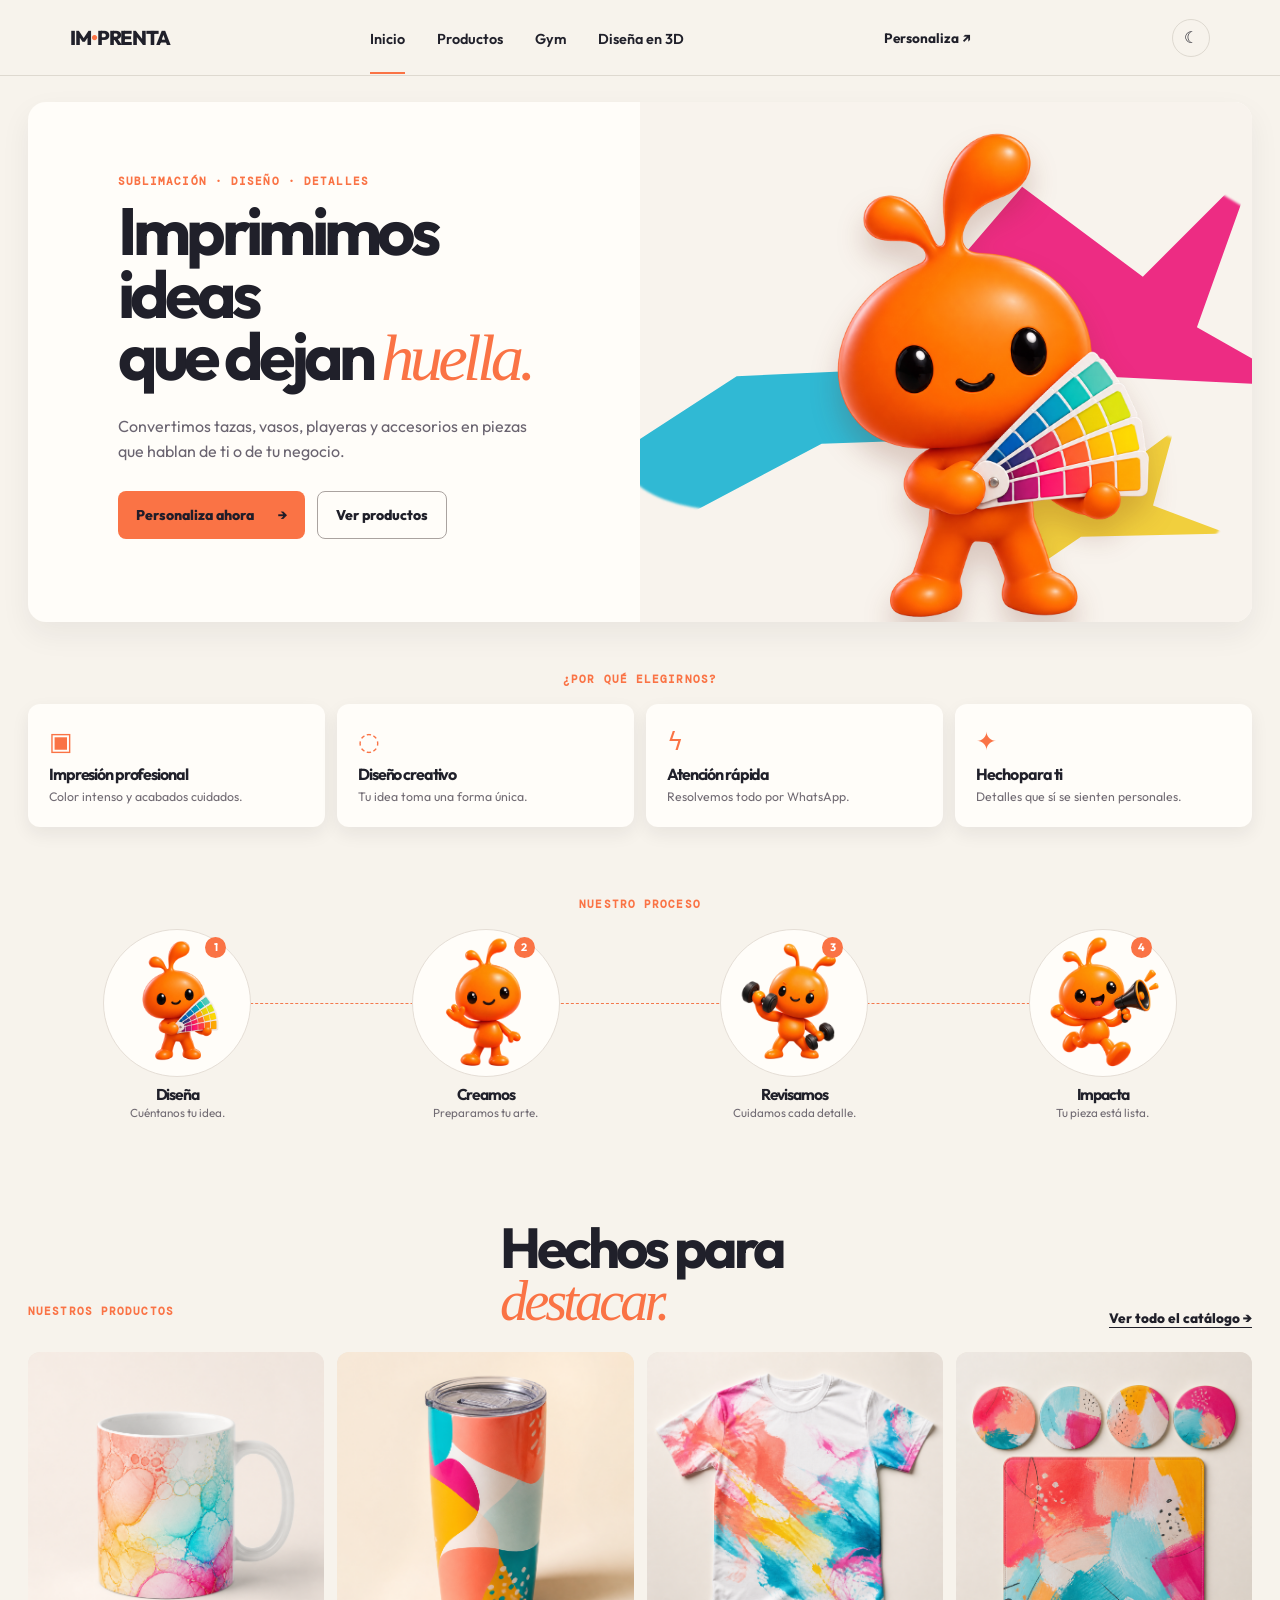
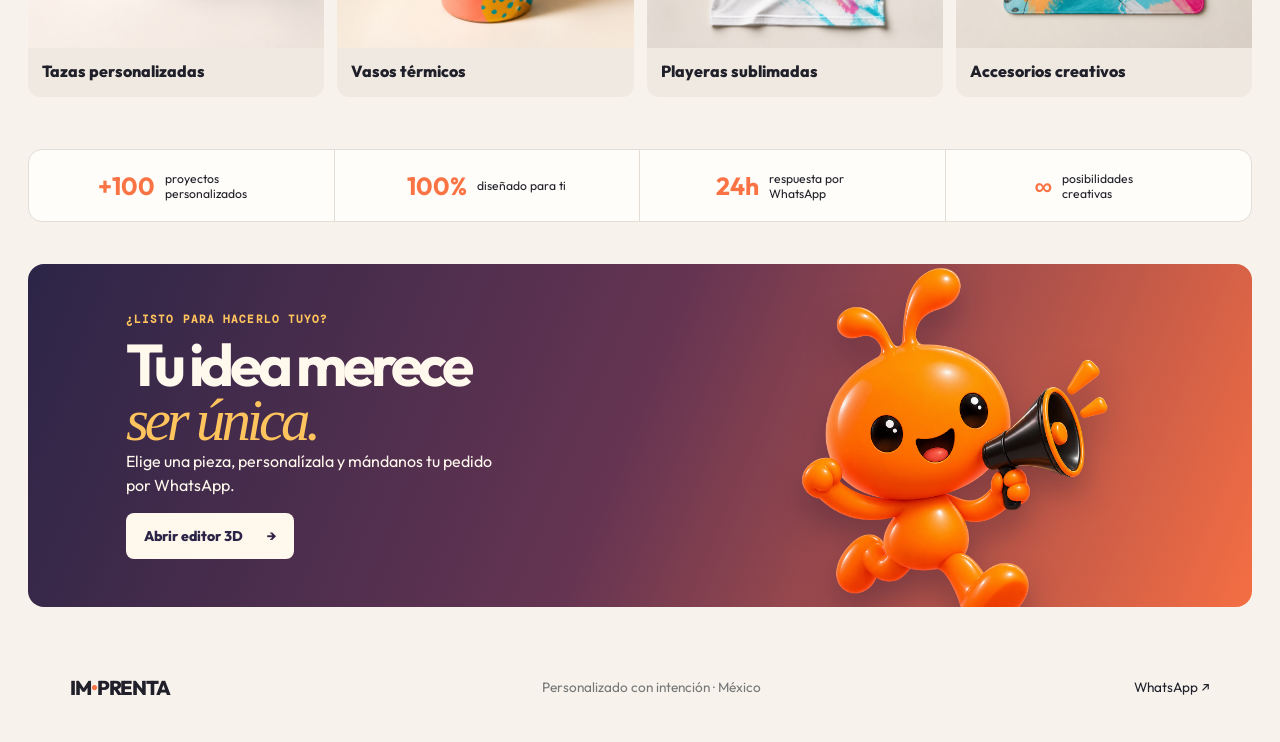
==== commit 1bca118d: "Rediseña portada principal de Imprenta" ====
--- a/index.html
+++ b/index.html
@@ -6,6 +6,7 @@
   <link rel="preconnect" href="https://fonts.googleapis.com"><link rel="preconnect" href="https://fonts.gstatic.com" crossorigin>
   <link href="https://fonts.googleapis.com/css2?family=DM+Mono:wght@400;500&family=Outfit:wght@400;500;600;700;800&display=swap" rel="stylesheet">
   <link rel="stylesheet" href="pages.css">
+  <link rel="stylesheet" href="home.css">
 </head>
 <body>
   <header class="site-header"><a class="brand" href="index.html">IM<span>•</span>PRENTA</a><button class="menu-toggle" aria-label="Abrir menú">☰</button><nav><a class="active" href="index.html">Inicio</a><a href="productos.html">Productos</a><a href="gym.html">Gym</a><a href="disenador.html">Diseña en 3D</a></nav><a class="header-cta" href="disenador.html">Personaliza ↗</a></header>
@@ -17,5 +18,6 @@
   </main>
   <footer><a class="brand" href="index.html">IM<span>•</span>PRENTA</a><p>Personalizado con intención · México</p><a href="https://wa.me/5210000000000" target="_blank">WhatsApp ↗</a></footer>
   <script src="site.js"></script>
+  <script src="home-redesign.js"></script>
 </body>
 </html>
--- a/home.css
+++ b/home.css
@@ -0,0 +1 @@
+.im-home{max-width:1280px;margin:0 auto;padding:26px 28px 0;background:var(--surface,#f7f3ec)}.im-home *{box-sizing:border-box}.im-home h1,.im-home h2,.im-home p{margin-top:0}.im-kicker,.im-section-label{font:600 .69rem 'DM Mono',monospace;letter-spacing:.1em;text-transform:uppercase;color:var(--accent,#fa7345)}.im-hero{min-height:520px;display:grid;grid-template-columns:1fr 1fr;overflow:hidden;border-radius:18px;background:var(--panel,#fffdf9);box-shadow:0 12px 30px #241d3510}.im-hero-copy{padding:72px 7vw}.im-hero h1{font-size:clamp(3.2rem,5.2vw,5.9rem);line-height:.94;letter-spacing:-.07em}.im-hero h1 em,.im-work h2 em,.im-final h2 em{font-family:Georgia,serif;font-weight:400;color:var(--accent,#fa7345)}.im-hero-copy>p:not(.im-kicker){max-width:410px;margin:24px 0 28px;line-height:1.55;color:#6a6470}.im-actions{display:flex;gap:12px;flex-wrap:wrap}.im-btn{display:inline-flex;align-items:center;gap:24px;padding:14px 18px;border-radius:8px;font-size:.88rem;font-weight:800}.im-btn-primary{background:#fa7345;color:#201d29}.im-btn-secondary{border:1px solid #aaa3a0}.im-hero-art{position:relative;isolation:isolate;overflow:hidden;background:#f8f3ed}.im-hero-art img{position:absolute;z-index:2;right:5%;bottom:-7%;width:min(84%,480px);height:105%;object-fit:contain;filter:drop-shadow(0 18px 14px #66200d35)}.im-splash{position:absolute;z-index:1;border-radius:50%;filter:blur(1px)}.im-splash-cyan{width:65%;height:34%;background:#30b9d4;left:-4%;top:43%;transform:rotate(-13deg);clip-path:polygon(0 46%,33% 19%,74% 36%,100% 0,88% 61%,100% 89%,50% 67%,5% 94%)}.im-splash-pink{width:68%;height:54%;background:#ed2c83;right:-8%;top:12%;clip-path:polygon(0 65%,33% 8%,62% 40%,89% 0,75% 58%,100% 79%,45% 75%,13% 100%)}.im-splash-yellow{width:42%;height:30%;background:#f1cf3d;right:4%;bottom:8%;clip-path:polygon(0 50%,24% 0,52% 37%,79% 4%,71% 52%,100% 70%,43% 72%,18% 100%)}.im-benefits,.im-process{padding:50px 0}.im-section-label{text-align:center;margin-bottom:18px}.im-benefit-grid{display:grid;grid-template-columns:repeat(4,1fr);gap:12px}.im-benefit-grid article{padding:21px;border-radius:12px;background:var(--panel,#fffdf9);box-shadow:0 7px 18px #221a2d12}.im-benefit-grid i{font-style:normal;font-size:1.55rem;color:#fa7345}.im-benefit-grid h2{font-size:1rem;margin:11px 0 7px}.im-benefit-grid p{font-size:.77rem;line-height:1.45;color:#716b73;margin:0}.im-process{padding-top:20px}.im-process-grid{display:grid;grid-template-columns:repeat(4,1fr);gap:10px;position:relative}.im-process-grid:before{content:"";position:absolute;top:74px;left:12%;right:12%;border-top:1px dashed #f3784c}.im-process-grid article{position:relative;text-align:center;z-index:1}.im-process-grid span{position:absolute;top:8px;left:calc(50% + 28px);background:#fa7345;color:#fff;border-radius:50%;width:21px;height:21px;font:700 .68rem/21px Outfit}.im-process-grid img{display:block;width:148px;height:148px;object-fit:contain;margin:auto;background:var(--panel,#fffdf9);border:1px solid #e5ded6;border-radius:50%;padding:6px}.im-process-grid h2{font-size:.98rem;margin:10px 0 4px}.im-process-grid p{font-size:.73rem;color:#716b73;margin:0}.im-work{padding:52px 0}.im-work-heading{display:flex;align-items:end;justify-content:space-between;gap:28px;margin-bottom:24px}.im-work-heading .im-section-label{text-align:left;margin-bottom:10px}.im-work h2{font-size:clamp(2.7rem,4.4vw,4.8rem);line-height:.92;letter-spacing:-.07em}.im-work-heading>a{font-size:.85rem;font-weight:800;border-bottom:1px solid}.im-product-grid{display:grid;grid-template-columns:repeat(4,1fr);gap:13px}.im-product-grid a{display:block;overflow:hidden;border-radius:12px;background:#f0e9e1;font-weight:800}.im-product-grid img{display:block;width:100%;aspect-ratio:1/1;object-fit:cover;transition:transform .35s}.im-product-grid a:hover img{transform:scale(1.05)}.im-product-grid span{display:block;padding:13px 14px 16px}.im-stats{display:grid;grid-template-columns:repeat(4,1fr);border:1px solid #e4ddd5;border-radius:14px;overflow:hidden;background:var(--panel,#fffdf9)}.im-stats article{display:flex;align-items:center;justify-content:center;gap:10px;padding:20px;border-right:1px solid #e4ddd5}.im-stats article:last-child{border:0}.im-stats b{font-size:1.55rem;color:#fa7345}.im-stats span{max-width:100px;font-size:.76rem;line-height:1.25}.im-final{position:relative;display:flex;align-items:center;justify-content:space-between;min-height:300px;margin:42px 0 26px;padding:48px 8%;border-radius:16px;overflow:hidden;background:linear-gradient(112deg,#2c2547 0%,#653452 49%,#f56e43 100%);color:#fff8ed}.im-final>div{position:relative;z-index:1}.im-final h2{font-size:clamp(2.8rem,4.6vw,5.2rem);line-height:.92;letter-spacing:-.07em}.im-final h2 em,.im-final .im-kicker{color:#ffc45d}.im-final p:not(.im-kicker){max-width:390px;line-height:1.5}.im-final>img{position:absolute;right:8%;bottom:-11%;width:min(43%,410px);max-height:380px;object-fit:contain;filter:drop-shadow(0 18px 16px #160d284d)}.im-btn-light{background:#fff8ed;color:#2c2547}.im-home~footer{max-width:1280px;margin:auto}.im-home~footer .brand{color:var(--text,#20202a)}body[data-theme="dark"] .im-hero,body[data-theme="dark"] .im-benefit-grid article,body[data-theme="dark"] .im-process-grid img,body[data-theme="dark"] .im-stats{background:#1b1b22}body[data-theme="dark"] .im-hero-copy>p:not(.im-kicker),body[data-theme="dark"] .im-benefit-grid p,body[data-theme="dark"] .im-process-grid p{color:#c8c0c8}body[data-theme="dark"] .im-product-grid a{background:#282631}body[data-theme="dark"] .im-stats{border-color:#403e48}body[data-theme="dark"] .im-stats article{border-color:#403e48}@media(max-width:820px){.im-home{padding:18px 18px 0}.im-hero{grid-template-columns:1fr}.im-hero-copy{padding:64px 8vw 42px}.im-hero-art{min-height:410px}.im-benefit-grid,.im-product-grid{grid-template-columns:repeat(2,1fr)}.im-process-grid{grid-template-columns:repeat(2,1fr);row-gap:28px}.im-process-grid:before{display:none}.im-work-heading{align-items:start;flex-direction:column}.im-final{min-height:410px}.im-final>img{right:2%;bottom:-5%;width:290px}}@media(max-width:520px){.im-home{padding:12px 12px 0}.im-hero{border-radius:12px}.im-hero-copy{padding:50px 7vw 34px}.im-hero h1{font-size:3.4rem}.im-hero-art{min-height:350px}.im-hero-art img{width:94%;right:2%;height:108%}.im-benefits,.im-process,.im-work{padding:40px 0}.im-benefit-grid{grid-template-columns:1fr 1fr;gap:9px}.im-benefit-grid article{padding:15px}.im-process-grid img{width:112px;height:112px}.im-process-grid span{left:calc(50% + 16px)}.im-product-grid{grid-template-columns:1fr;gap:14px}.im-product-grid img{aspect-ratio:1.25/1}.im-stats{grid-template-columns:repeat(2,1fr)}.im-stats article:nth-child(2){border-right:0}.im-stats article{padding:17px 10px}.im-final{margin-top:30px;padding:42px 7vw;min-height:470px}.im-final>img{width:260px;bottom:-2%;right:-5%}.im-final h2{font-size:3.1rem}.im-final>div{padding-bottom:190px}}
